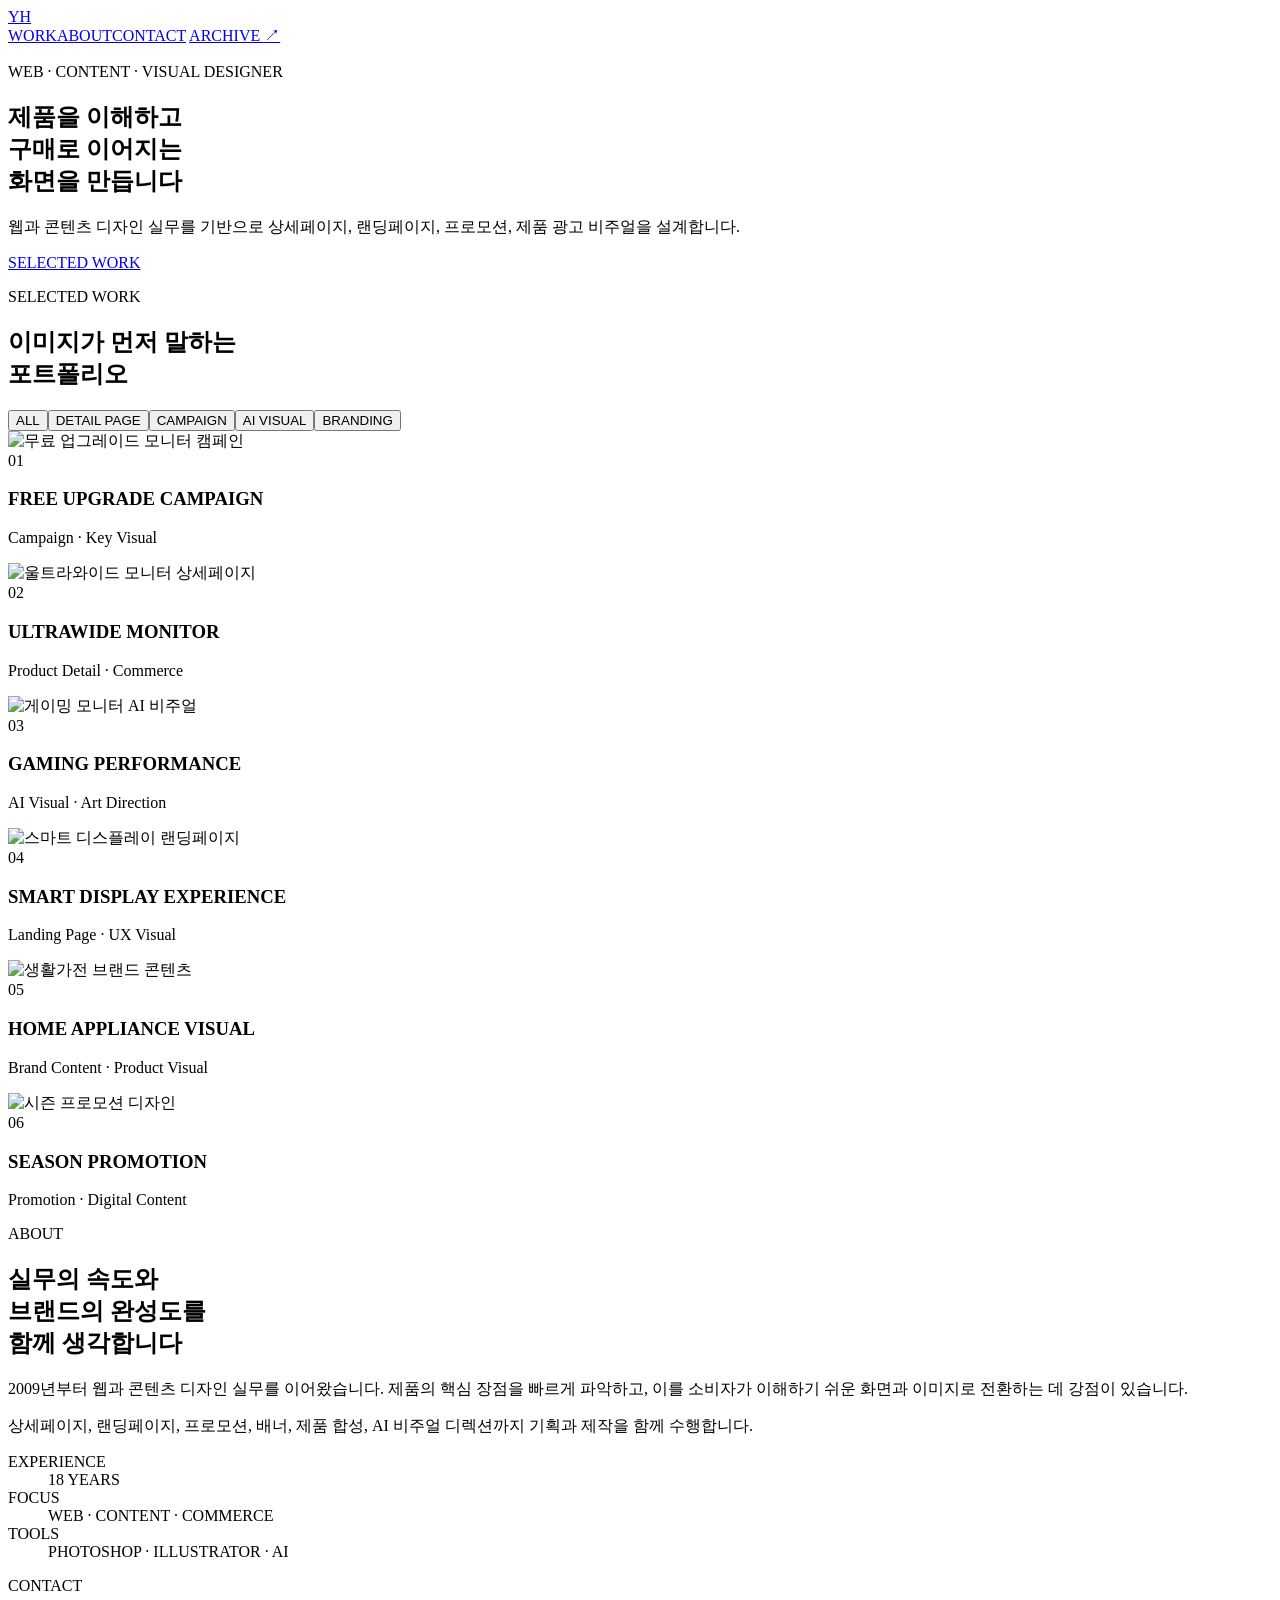
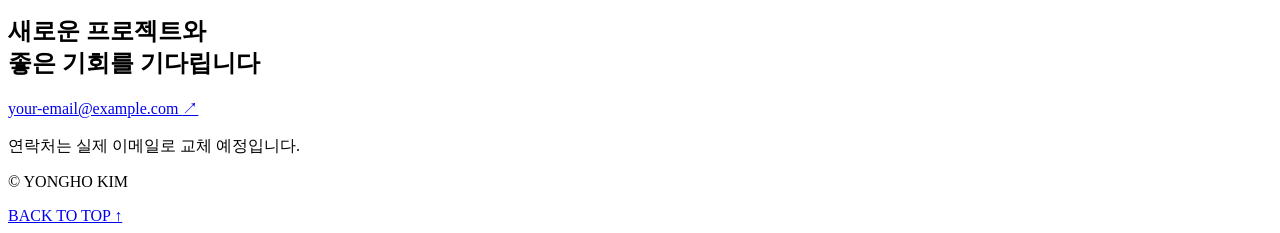
==== portfolio/index.html @ 91a0c453 "Add portfolio website" ====
<!doctype html>
<html lang="ko">
<head>
  <meta charset="utf-8" />
  <meta name="viewport" content="width=device-width, initial-scale=1" />
  <meta name="description" content="김용호 웹·콘텐츠·비주얼 디자이너 포트폴리오" />
  <title>YONGHO KIM — Portfolio</title>
  <link rel="preconnect" href="https://fonts.googleapis.com">
  <link rel="preconnect" href="https://fonts.gstatic.com" crossorigin>
  <link href="https://fonts.googleapis.com/css2?family=Inter:wght@400;500;600;700&family=Noto+Sans+KR:wght@400;500;600;700&display=swap" rel="stylesheet">
  <link rel="stylesheet" href="style.css" />
</head>
<body>
  <div class="cursor-glow" aria-hidden="true"></div>
  <header class="site-header">
    <a href="#top" class="brand" aria-label="처음으로">YH</a>
    <nav class="nav" aria-label="주요 메뉴">
      <a href="#work">WORK</a><a href="#about">ABOUT</a><a href="#contact">CONTACT</a>
      <a href="https://roomofryu08.myportfolio.com/" target="_blank" rel="noreferrer">ARCHIVE ↗</a>
    </nav>
  </header>
  <main id="top">
    <section class="hero">
      <div class="hero-copy">
        <p class="eyebrow">WEB · CONTENT · VISUAL DESIGNER</p>
        <h1>제품을 이해하고<br><span>구매로 이어지는</span><br>화면을 만듭니다</h1>
        <p class="hero-desc">웹과 콘텐츠 디자인 실무를 기반으로 상세페이지, 랜딩페이지, 프로모션, 제품 광고 비주얼을 설계합니다.</p>
      </div>
      <a class="scroll-cue" href="#work"><span>SELECTED WORK</span><i></i></a>
      <div class="hero-orbit" aria-hidden="true"><div class="orb orb-a"></div><div class="orb orb-b"></div><div class="orb orb-c"></div></div>
    </section>
    <section class="work-section" id="work">
      <div class="section-head">
        <div><p class="section-kicker">SELECTED WORK</p><h2>이미지가 먼저 말하는<br>포트폴리오</h2></div>
        <div class="filters"><button class="filter active" data-filter="all">ALL</button><button class="filter" data-filter="detail">DETAIL PAGE</button><button class="filter" data-filter="campaign">CAMPAIGN</button><button class="filter" data-filter="visual">AI VISUAL</button><button class="filter" data-filter="branding">BRANDING</button></div>
      </div>
      <div class="project-grid">
        <article class="project project-large" data-category="campaign" tabindex="0" data-title="FREE UPGRADE CAMPAIGN" data-meta="Campaign · Key Visual · 2026" data-images="assets/images/project-01.svg,assets/images/project-02.svg"><img src="assets/images/project-01.svg" alt="무료 업그레이드 모니터 캠페인"><div class="project-info"><span>01</span><h3>FREE UPGRADE CAMPAIGN</h3><p>Campaign · Key Visual</p></div></article>
        <article class="project" data-category="detail" tabindex="0" data-title="ULTRAWIDE MONITOR" data-meta="Product Detail · Commerce · 2026" data-images="assets/images/project-02.svg,assets/images/project-03.svg"><img src="assets/images/project-02.svg" alt="울트라와이드 모니터 상세페이지"><div class="project-info"><span>02</span><h3>ULTRAWIDE MONITOR</h3><p>Product Detail · Commerce</p></div></article>
        <article class="project" data-category="visual" tabindex="0" data-title="GAMING PERFORMANCE" data-meta="AI Visual · Art Direction · 2026" data-images="assets/images/project-03.svg,assets/images/project-04.svg"><img src="assets/images/project-03.svg" alt="게이밍 모니터 AI 비주얼"><div class="project-info"><span>03</span><h3>GAMING PERFORMANCE</h3><p>AI Visual · Art Direction</p></div></article>
        <article class="project project-wide" data-category="detail" tabindex="0" data-title="SMART DISPLAY EXPERIENCE" data-meta="Landing Page · UX Visual · 2025" data-images="assets/images/project-04.svg,assets/images/project-05.svg"><img src="assets/images/project-04.svg" alt="스마트 디스플레이 랜딩페이지"><div class="project-info"><span>04</span><h3>SMART DISPLAY EXPERIENCE</h3><p>Landing Page · UX Visual</p></div></article>
        <article class="project" data-category="branding" tabindex="0" data-title="HOME APPLIANCE VISUAL" data-meta="Brand Content · Product Visual · 2025" data-images="assets/images/project-05.svg,assets/images/project-06.svg"><img src="assets/images/project-05.svg" alt="생활가전 브랜드 콘텐츠"><div class="project-info"><span>05</span><h3>HOME APPLIANCE VISUAL</h3><p>Brand Content · Product Visual</p></div></article>
        <article class="project project-tall" data-category="campaign" tabindex="0" data-title="SEASON PROMOTION" data-meta="Promotion · Digital Content · 2025" data-images="assets/images/project-06.svg,assets/images/project-01.svg"><img src="assets/images/project-06.svg" alt="시즌 프로모션 디자인"><div class="project-info"><span>06</span><h3>SEASON PROMOTION</h3><p>Promotion · Digital Content</p></div></article>
      </div>
    </section>
    <section class="about-section" id="about"><p class="section-kicker">ABOUT</p><div class="about-grid"><h2>실무의 속도와<br>브랜드의 완성도를<br>함께 생각합니다</h2><div class="about-copy"><p>2009년부터 웹과 콘텐츠 디자인 실무를 이어왔습니다. 제품의 핵심 장점을 빠르게 파악하고, 이를 소비자가 이해하기 쉬운 화면과 이미지로 전환하는 데 강점이 있습니다.</p><p>상세페이지, 랜딩페이지, 프로모션, 배너, 제품 합성, AI 비주얼 디렉션까지 기획과 제작을 함께 수행합니다.</p><dl><div><dt>EXPERIENCE</dt><dd>18 YEARS</dd></div><div><dt>FOCUS</dt><dd>WEB · CONTENT · COMMERCE</dd></div><div><dt>TOOLS</dt><dd>PHOTOSHOP · ILLUSTRATOR · AI</dd></div></dl></div></div></section>
    <section class="contact-section" id="contact"><p class="section-kicker">CONTACT</p><h2>새로운 프로젝트와<br>좋은 기회를 기다립니다</h2><a class="contact-link" href="mailto:your-email@example.com">your-email@example.com <span>↗</span></a><p class="contact-note">연락처는 실제 이메일로 교체 예정입니다.</p></section>
  </main>
  <footer><p>© <span id="year"></span> YONGHO KIM</p><a href="#top">BACK TO TOP ↑</a></footer>
  <dialog class="project-modal" id="projectModal"><button class="modal-close" aria-label="닫기">CLOSE ×</button><div class="modal-head"><p id="modalMeta"></p><h2 id="modalTitle"></h2></div><div class="modal-images" id="modalImages"></div></dialog>
  <script src="script.js"></script>
</body>
</html>
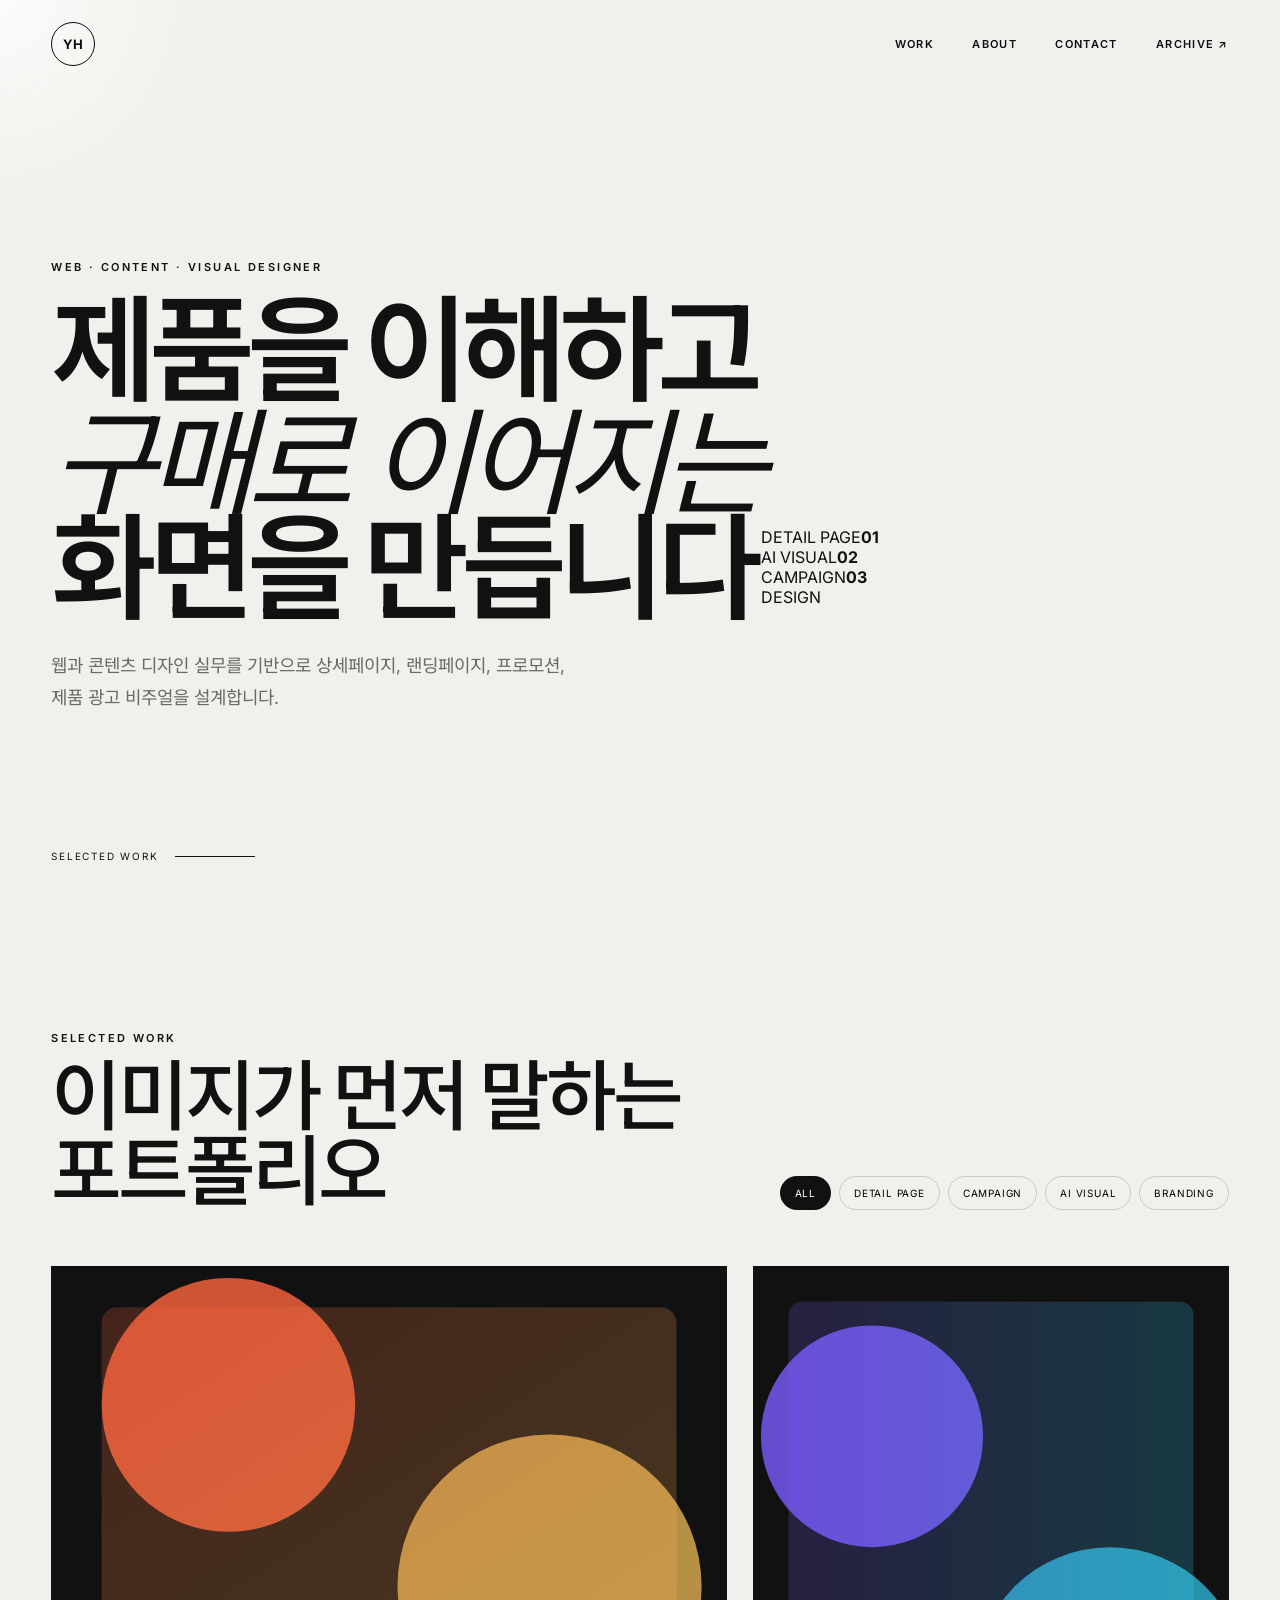
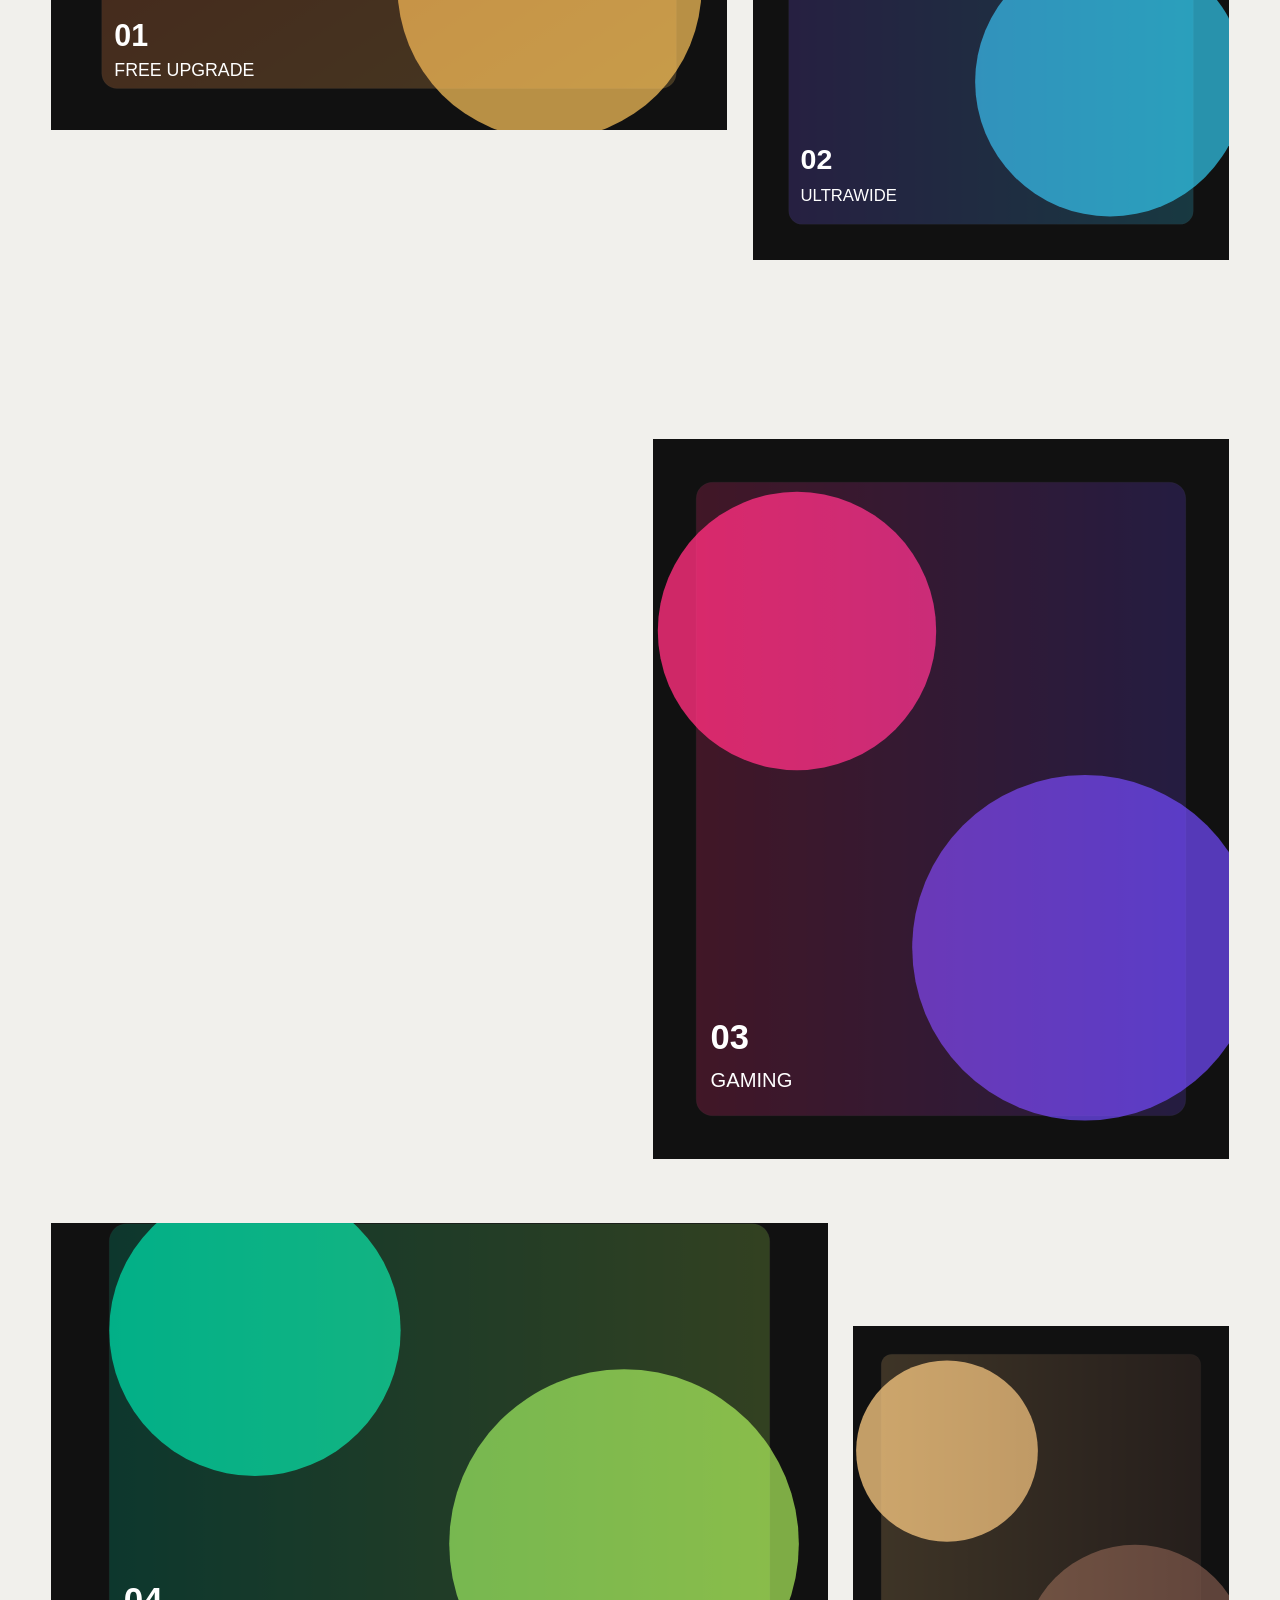
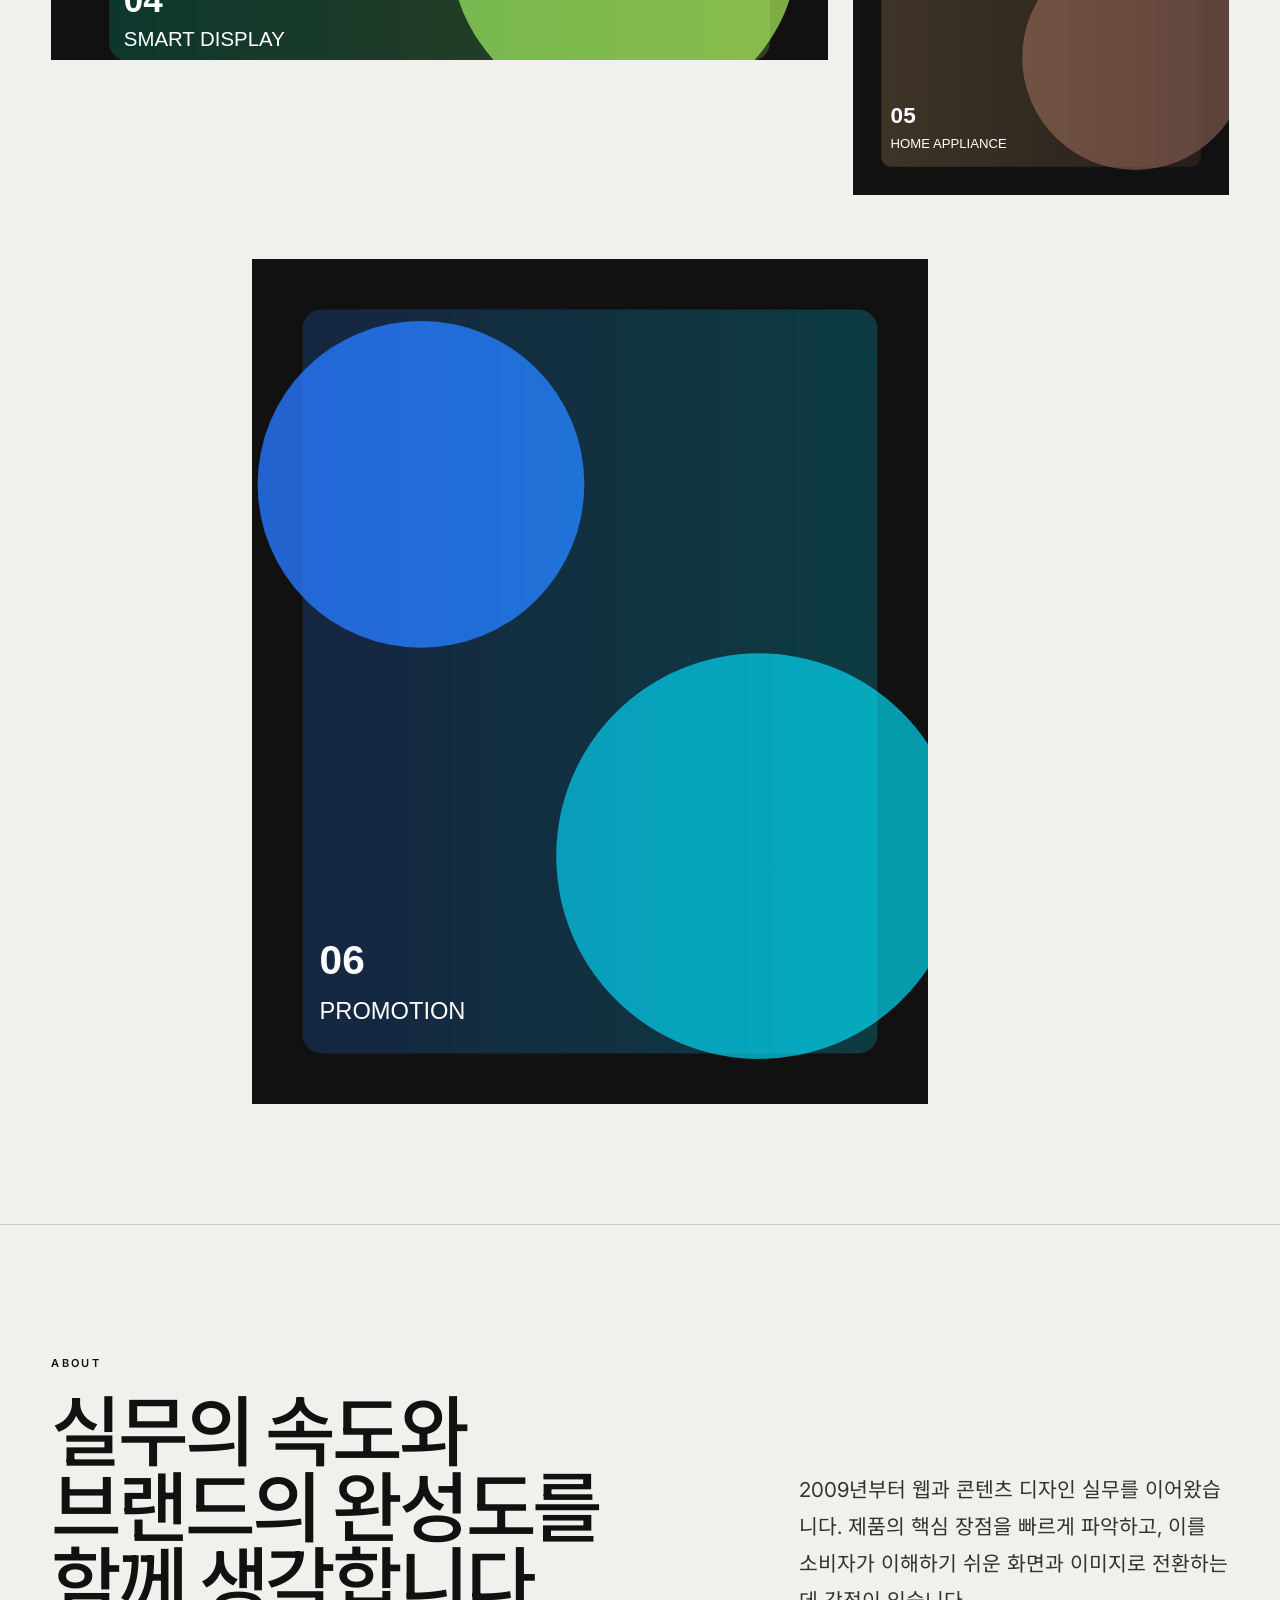
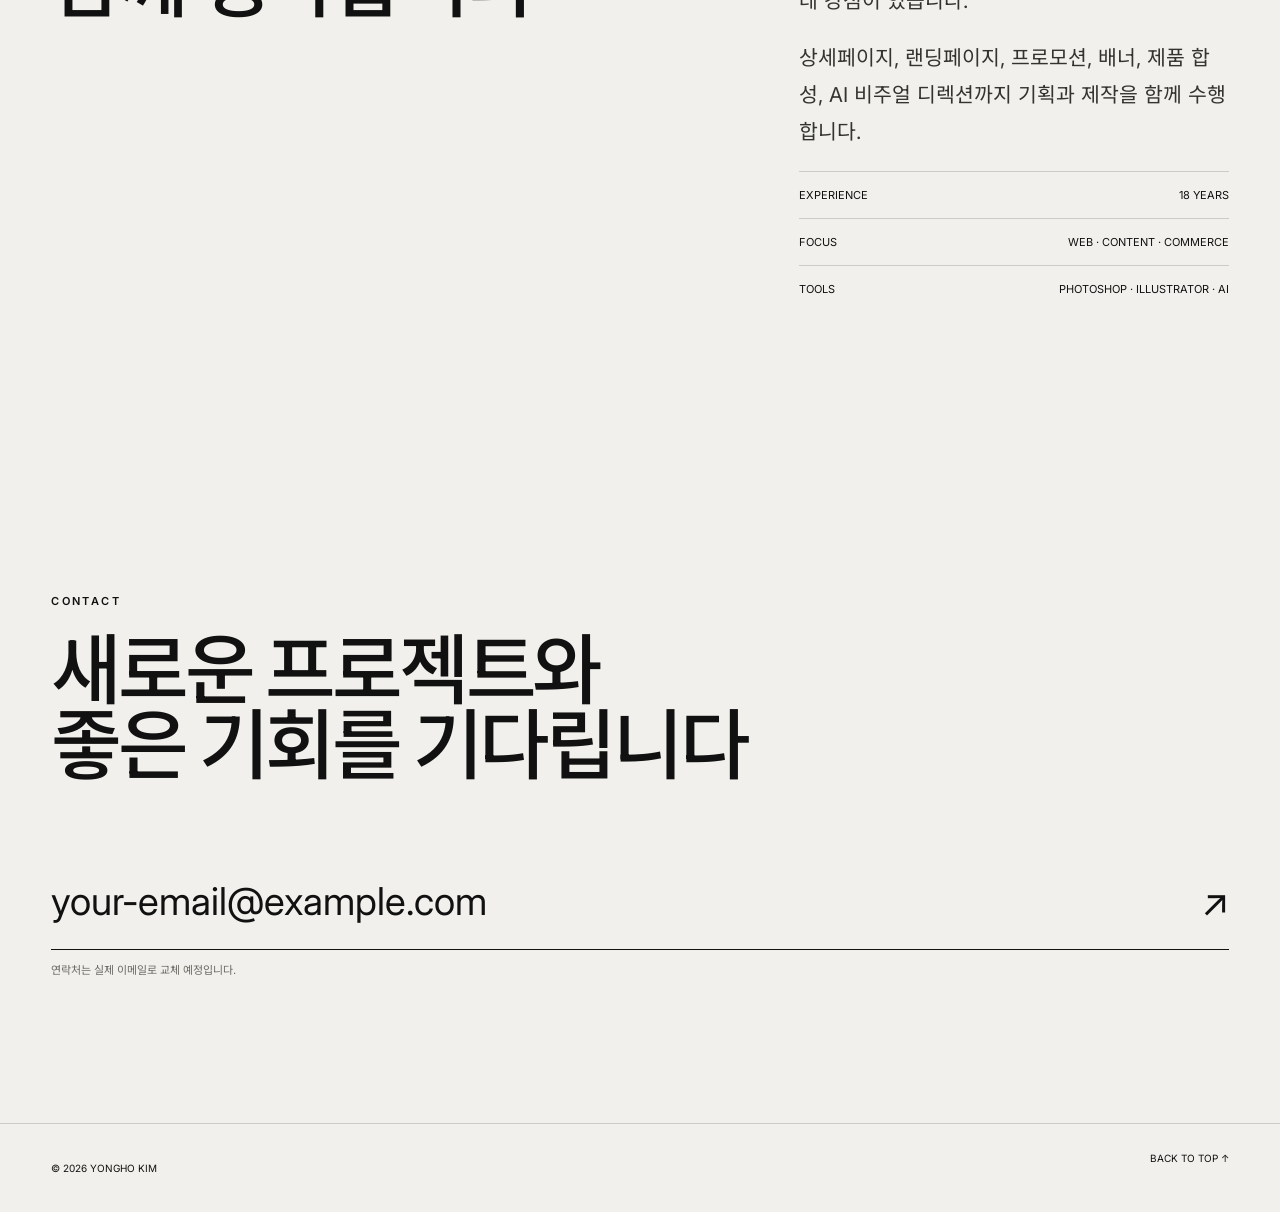
==== commit 428dee36: "Add motion graphic hero markup" ====
--- a/portfolio/index.html
+++ b/portfolio/index.html
@@ -27,7 +27,16 @@
         <p class="hero-desc">웹과 콘텐츠 디자인 실무를 기반으로 상세페이지, 랜딩페이지, 프로모션, 제품 광고 비주얼을 설계합니다.</p>
       </div>
       <a class="scroll-cue" href="#work"><span>SELECTED WORK</span><i></i></a>
-      <div class="hero-orbit" aria-hidden="true"><div class="orb orb-a"></div><div class="orb orb-b"></div><div class="orb orb-c"></div></div>
+      <div class="hero-motion" aria-hidden="true">
+        <canvas id="motionCanvas"></canvas>
+        <div class="motion-veil"></div>
+        <div class="motion-ring ring-one"></div>
+        <div class="motion-ring ring-two"></div>
+        <div class="motion-card card-one"><span>DETAIL PAGE</span><b>01</b></div>
+        <div class="motion-card card-two"><span>AI VISUAL</span><b>02</b></div>
+        <div class="motion-card card-three"><span>CAMPAIGN</span><b>03</b></div>
+        <div class="motion-word" data-text="DESIGN">DESIGN</div>
+      </div>
     </section>
     <section class="work-section" id="work">
       <div class="section-head">
--- a/portfolio/style.css
+++ b/portfolio/style.css
@@ -0,0 +1 @@
+:root{--bg:#f1f0ec;--ink:#111;--muted:#6c6a64;--line:rgba(17,17,17,.16);--pad:clamp(20px,4vw,64px)}*{box-sizing:border-box}html{scroll-behavior:smooth}body{margin:0;background:var(--bg);color:var(--ink);font-family:Inter,"Noto Sans KR",sans-serif;overflow-x:hidden}a{color:inherit;text-decoration:none}button{font:inherit}img{display:block;width:100%}.cursor-glow{position:fixed;z-index:-1;width:420px;height:420px;border-radius:50%;background:radial-gradient(circle,rgba(255,255,255,.75),rgba(255,255,255,0) 70%);transform:translate(-50%,-50%);pointer-events:none}.site-header{position:fixed;top:0;left:0;right:0;z-index:20;display:flex;justify-content:space-between;align-items:center;padding:22px var(--pad);mix-blend-mode:difference;color:white}.brand{display:grid;place-items:center;width:44px;height:44px;border:1px solid currentColor;border-radius:50%;font-weight:700;font-size:13px}.nav{display:flex;gap:clamp(16px,3vw,40px);font-size:11px;font-weight:600;letter-spacing:.12em}.hero{position:relative;min-height:100svh;padding:150px var(--pad) 70px;display:flex;align-items:center;overflow:hidden}.hero-copy{position:relative;z-index:2;max-width:1050px}.eyebrow,.section-kicker{font-size:11px;letter-spacing:.22em;font-weight:600}.hero h1{margin:24px 0 30px;font-size:clamp(54px,9vw,148px);line-height:.91;letter-spacing:-.07em;font-weight:600}.hero h1 span{font-weight:400;font-style:italic}.hero-desc{max-width:520px;font-size:clamp(14px,1.4vw,19px);line-height:1.75;color:var(--muted)}.scroll-cue{position:absolute;left:var(--pad);bottom:38px;display:flex;align-items:center;gap:16px;font-size:10px;letter-spacing:.18em}.scroll-cue i{display:block;width:80px;height:1px;background:var(--ink)}.hero-orbit{position:absolute;inset:0;pointer-events:none}.orb{position:absolute;border-radius:50%;mix-blend-mode:multiply;animation:float 12s ease-in-out infinite}.orb-a{width:36vw;height:36vw;right:-8vw;top:8vh;background:linear-gradient(135deg,#ff6e3f,#f5cc7c)}.orb-b{width:22vw;height:22vw;right:21vw;bottom:4vh;background:linear-gradient(135deg,#7776ff,#89d8ff);animation-delay:-4s}.orb-c{width:14vw;height:14vw;left:38vw;top:10vh;background:linear-gradient(135deg,#b7ff98,#45d8a6);animation-delay:-8s}@keyframes float{50%{transform:translate3d(3vw,-2vh,0) scale(1.08)}}.work-section,.about-section,.contact-section{padding:120px var(--pad)}.section-head{display:flex;justify-content:space-between;gap:40px;align-items:flex-end;margin-bottom:56px}.section-head h2,.about-grid h2,.contact-section h2{margin:14px 0 0;font-size:clamp(42px,6vw,96px);line-height:.98;letter-spacing:-.055em;font-weight:500}.filters{display:flex;flex-wrap:wrap;justify-content:flex-end;gap:8px}.filter{border:1px solid var(--line);background:transparent;border-radius:100px;padding:10px 14px;font-size:10px;letter-spacing:.08em;cursor:pointer}.filter:hover,.filter.active{background:var(--ink);color:white}.project-grid{display:grid;grid-template-columns:repeat(12,1fr);gap:clamp(14px,2vw,28px);align-items:start}.project{grid-column:span 5;position:relative;overflow:hidden;cursor:pointer;background:#ddd}.project:nth-child(3){grid-column:7/span 6;margin-top:12vw}.project-large{grid-column:span 7}.project-wide{grid-column:span 8;margin-top:3vw}.project:nth-child(5){grid-column:9/span 4;margin-top:11vw}.project-tall{grid-column:3/span 7;margin-top:3vw}.project img{aspect-ratio:4/5;object-fit:cover;transition:.8s}.project-wide img{aspect-ratio:16/9}.project-large img{aspect-ratio:16/11}.project:hover img{transform:scale(1.025);filter:brightness(.78)}.project-info{position:absolute;inset:auto 0 0;padding:22px;color:white;display:grid;grid-template-columns:44px 1fr;align-items:end;opacity:0;transform:translateY(12px);transition:.35s;background:linear-gradient(transparent,rgba(0,0,0,.65))}.project:hover .project-info,.project:focus .project-info{opacity:1;transform:none}.project-info h3{margin:0;font-size:clamp(18px,2vw,30px)}.project-info p{grid-column:2;margin:6px 0 0;font-size:11px;opacity:.76}.project.is-hidden{display:none}.about-section{border-top:1px solid var(--line)}.about-grid{display:grid;grid-template-columns:1.2fr .8fr;gap:8vw}.about-copy{padding-top:70px}.about-copy>p{font-size:clamp(16px,1.6vw,22px);line-height:1.8;color:#34332f}.about-copy dl div{display:flex;justify-content:space-between;border-top:1px solid var(--line);padding:16px 0;font-size:11px}.about-copy dd{margin:0}.contact-section{min-height:75vh;display:flex;flex-direction:column;justify-content:center}.contact-link{display:flex;justify-content:space-between;align-items:center;margin-top:70px;padding:25px 0;border-bottom:1px solid var(--ink);font-size:clamp(20px,3vw,50px)}.contact-note{font-size:11px;color:var(--muted)}footer{display:flex;justify-content:space-between;padding:28px var(--pad);font-size:10px;border-top:1px solid var(--line)}.project-modal{width:100%;max-width:none;height:100%;max-height:none;margin:0;border:0;padding:0;background:#101010;color:white;overflow-y:auto}.modal-close{position:fixed;right:var(--pad);top:28px;z-index:3;color:white;background:none;border:0;cursor:pointer}.modal-head{padding:130px var(--pad) 70px}.modal-head h2{margin:18px 0 0;font-size:clamp(45px,8vw,120px);line-height:.9}.modal-images{padding:0 var(--pad) 100px}.modal-images img{max-width:1500px;margin:0 auto 24px}@media(max-width:760px){.nav{gap:14px}.nav a:nth-child(2){display:none}.hero h1{font-size:15vw}.section-head{display:block}.filters{justify-content:flex-start;margin-top:30px}.project-grid{display:block}.project{margin:0 0 16px!important}.project-info{opacity:1;transform:none}.about-grid{display:block}.about-copy{padding-top:35px}}
